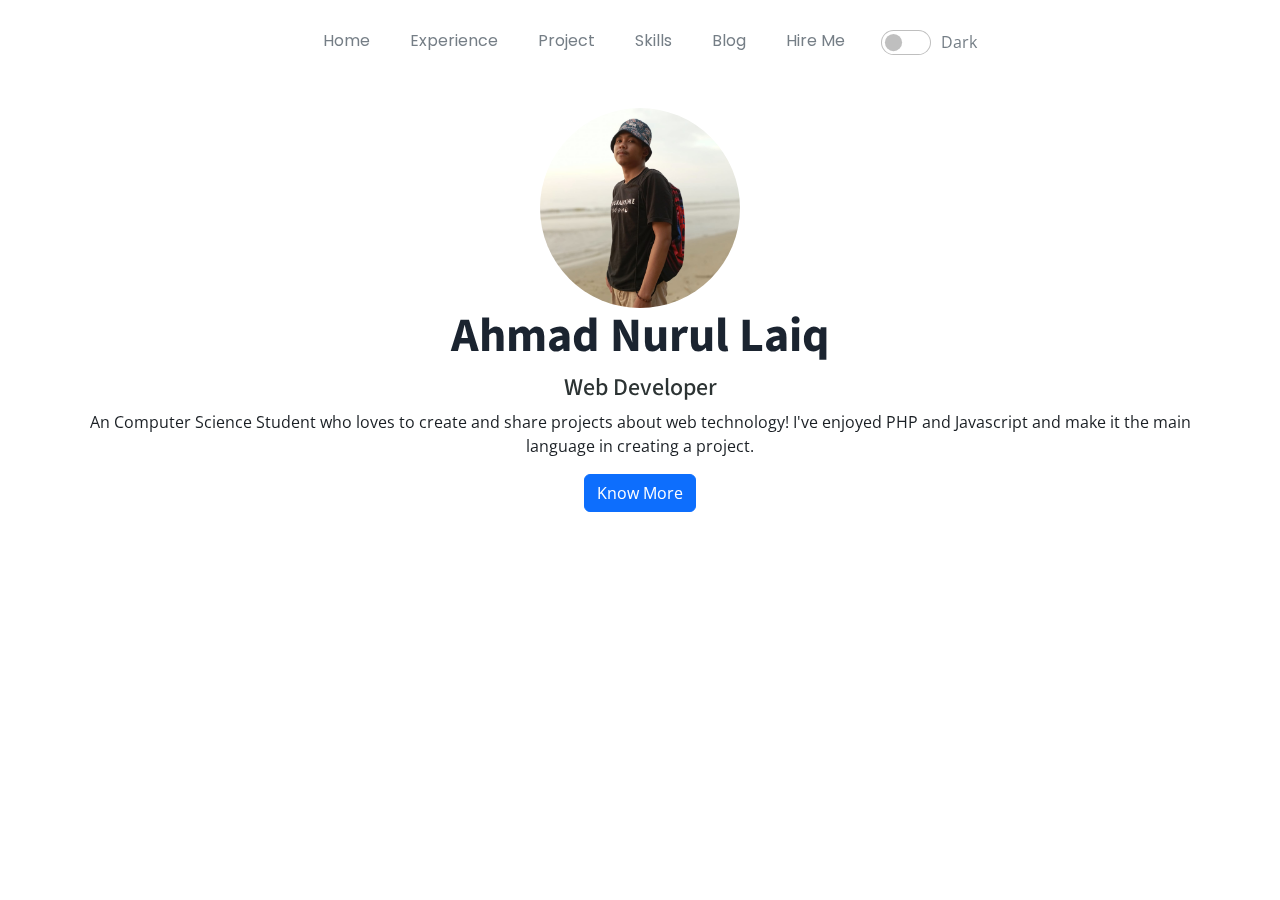
==== index.html @ 63dd5dc6 "add darkmode" ====
<!DOCTYPE html>
<html lang="en">

<head>
  <meta charset="utf-8">
  <meta content="width=device-width, initial-scale=1.0" name="viewport">

  <title>Ahmad Nurul Laiq</title>
  <meta content="" name="description">
  <meta content="" name="keywords">

  <!-- Favicons -->
  <!-- <link href="assets/img/favicon.png" rel="icon">
  <link href="assets/img/apple-touch-icon.png" rel="apple-touch-icon"> -->

  <!-- Google Fonts -->
  <link rel="preconnect" href="https://fonts.googleapis.com">
  <link rel="preconnect" href="https://fonts.gstatic.com" crossorigin>
  <link
    href="https://fonts.googleapis.com/css2?family=Open+Sans:ital,wght@0,300;0,400;0,500;0,600;0,700;1,300;1,400;1,500;1,600;1,700&family=Poppins:ital,wght@0,300;0,400;0,500;0,600;0,700;1,300;1,400;1,500;1,600;1,700&family=Source+Sans+Pro:ital,wght@0,300;0,400;0,600;0,700;1,300;1,400;1,600;1,700&display=swap"
    rel="stylesheet">

  <!-- Vendor CSS Files -->
  <link href="assets/vendor/bootstrap/css/bootstrap.min.css" rel="stylesheet">
  <link href="assets/vendor/bootstrap-icons/bootstrap-icons.css" rel="stylesheet">
  <link href="assets/vendor/aos/aos.css" rel="stylesheet">
  <link href="assets/vendor/glightbox/css/glightbox.min.css" rel="stylesheet">
  <link href="assets/vendor/swiper/swiper-bundle.min.css" rel="stylesheet">

  <!-- Variables CSS Files. Uncomment your preferred color scheme -->
  <link href="assets/css/variables.css" rel="stylesheet">
  <link href="assets/css/main.css" rel="stylesheet">
</head>

<body>

  <!-- ======= Header ======= -->
  <header id="header" class="header fixed-top" data-scrollto-offset="0">
    <div class="container-fluid d-flex align-items-center justify-content-center">
      <nav id="navbar" class="navbar">
        <ul>
          <li><a class="nav-link scrollto" href="/">Home</a></li>
          <li><a class="nav-link scrollto" href="/experience.html">Experience</a></li>
          <li><a class="nav-link scrollto" href="/projects.html">Project</a></li>
          <li><a class="nav-link scrollto" href="/skills.html">Skills</a></li>
          <li><a class="nav-link scrollto" href="#">Blog</a></li>
          <li><a class="nav-link scrollto" href="/contact.html">Hire Me</a></li>
          <li>
            <div class="form-check form-switch nav-link scrollto">
              <input type="checkbox" class="form-check-input" id="checkbox" onclick="setDarkMode()">
              <label class="custom-control-label mt-1" for="checkbox">Dark</label>
            </div>
          </li>
        </ul>
        <i class="bi bi-list mobile-nav-toggle d-none"></i>
      </nav><!-- .navbar -->
    </div>
  </header><!-- End Header -->

  <section id="hero-animated" class=" d-flex align-items-center mt-5">
    <div class="container d-flex flex-column justify-content-center align-items-center text-center position-relative"
      data-aos="zoom-out">
      <img src="assets/img/laiq.jpg" class="animated"
        style="border-radius: 50%; animation: up-down 2s ease-in-out infinite alternate-reverse both;" height="200px">
      <h1>Ahmad Nurul Laiq</h1>
      <h4>Web Developer</h4>
      <p>An Computer Science Student who loves to create and share projects about web technology! I've
        enjoyed PHP and Javascript and make it the main language in creating a project.</p>
      <div class="d-flex">
        <a href="/contact.html" class="btn btn-primary">Know More</a>
      </div>
    </div>
  </section>

  <div id="preloader"></div>

  <!-- Vendor JS Files -->
  <script src="assets/vendor/bootstrap/js/bootstrap.bundle.min.js"></script>
  <script src="assets/vendor/aos/aos.js"></script>
  <script src="assets/vendor/glightbox/js/glightbox.min.js"></script>
  <script src="assets/vendor/isotope-layout/isotope.pkgd.min.js"></script>
  <script src="assets/vendor/swiper/swiper-bundle.min.js"></script>
  <script src="assets/vendor/php-email-form/validate.js"></script>

  <!-- Template Main JS File -->
  <script src="assets/js/main.js"></script>

  <script>
    //save to localstorage
    if (localStorage.getItem('theme') == 'dark'){
      setDarkMode();

      if(document.getElementById('checkbox').checked){
        localStorage.setItem('checkbox', true)
      }
    }

    function setDarkMode(){
      let isDark = document.body.classList.toggle('darkmode');

      if (isDark) {
        setDarkMode.checked = true;
        localStorage.setItem('theme', 'dark');
        document.getElementById('checkbox').setAttribute('checked', 'checked');
      } else {
        setDarkMode.checked = true;
        localStorage.removeItem('theme', 'dark');
      }
    }
  </script>
</body>

</html>
---- assets/css/variables.css ----
:root {

  /* Fonts */
  --font-default: 'Open Sans', system-ui, -apple-system, "Segoe UI", Roboto, "Helvetica Neue", Arial, "Noto Sans", "Liberation Sans", sans-serif, "Apple Color Emoji", "Segoe UI Emoji", "Segoe UI Symbol", "Noto Color Emoji";
  --font-primary: 'Source Sans Pro', sans-serif;
  --font-secondary: 'Poppins', sans-serif;

  /* Colors */
  /* The *-rgb color names are simply the RGB converted value of the corresponding color for use in the rgba() function */

  /* Default text color */
  --color-default: #1a1f24;
  --color-default-rgb: 26, 31, 36;

  /* Defult links color */
  --color-links: #0ea2bd;
  --color-links-hover: #1ec3e0;

  /* Primay colors */
  --color-primary: #0ea2bd;
  --color-primary-light: #1ec3e0;
  --color-primary-dark: #0189a1;

  --color-primary-rgb: 14, 162, 189;
  --color-primary-light-rgb: 30, 195, 224;
  --color-primary-dark-rgb: 1, 137, 161;

  /* Secondary colors */
  --color-secondary: #485664;
  --color-secondary-light: #8f9fae;
  --color-secondary-dark: #3a4753;

  --color-secondary-rgb: 72, 86, 100;
  --color-secondary-light-rgb: 143, 159, 174;
  --color-secondary-dark-rgb: 58, 71, 83;

  /* General colors */
  --color-blue: #0d6efd;
  --color-blue-rgb: 13, 110, 253;

  --color-indigo: #6610f2;
  --color-indigo-rgb: 102, 16, 242;

  --color-purple: #6f42c1;
  --color-purple-rgb: 111, 66, 193;

  --color-pink: #f3268c;
  --color-pink-rgb: 243, 38, 140;

  --color-red: #df1529;
  --color-red-rgb: 223, 21, 4;

  --color-orange: #fd7e14;
  --color-orange-rgb: 253, 126, 20;

  --color-yellow: #ffc107;
  --color-yellow-rgb: 255, 193, 7;

  --color-green: #059652;
  --color-green-rgb: 5, 150, 82;

  --color-teal: #20c997;
  --color-teal-rgb: 32, 201, 151;

  --color-cyan: #0dcaf0;
  --color-cyan-rgb: 13, 202, 240;

  --color-white: #ffffff;
  --color-white-rgb: 255, 255, 255;

  --color-gray: #6c757d;
  --color-gray-rgb: 108, 117, 125;

  --color-black: #000000;
  --color-black-rgb: 0, 0, 0;
  
}

/*--------------------------------------------------------------
# 2. Override default Bootstrap variables
--------------------------------------------------------------*/
:root {

  --bs-blue: var(--color-blue);
  --bs-indigo: var(--color-indigo);
  --bs-purple: var(--color-purple);
  --bs-pink: var(--color-pink);
  --bs-red: var(--color-red);
  --bs-orange: var(--color-orange);
  --bs-yellow: var(--color-yellow);
  --bs-green: var(--color-green);
  --bs-teal: var(--color-teal);
  --bs-cyan: var(--color-cyan);
  --bs-white: var(--color-white);
  --bs-gray: var(--color-gray);
  --bs-gray-dark: #343a40;
  --bs-gray-100: #f8f9fa;
  --bs-gray-200: #e9ecef;
  --bs-gray-300: #dee2e6;
  --bs-gray-400: #ced4da;
  --bs-gray-500: #adb5bd;
  --bs-gray-600: #6c757d;
  --bs-gray-700: #495057;
  --bs-gray-800: #343a40;
  --bs-gray-900: #212529;
  --bs-primary: var(--color-blue);
  --bs-secondary: var(--color-blue);
  --bs-success: #198754;
  --bs-info: #0dcaf0;
  --bs-warning: #ffc107;
  --bs-danger: #dc3545;
  --bs-light: #f8f9fa;
  --bs-dark: #212529;
  --bs-primary-rgb: var(--color-primary-rgb);
  --bs-secondary-rgb: var(--color-secondary-rgb);
  --bs-success-rgb: 25, 135, 84;
  --bs-info-rgb: 13, 202, 240;
  --bs-warning-rgb: 255, 193, 7;
  --bs-danger-rgb: 220, 53, 69;
  --bs-light-rgb: 248, 249, 250;
  --bs-dark-rgb: 33, 37, 41;
  --bs-white-rgb: var(--color-white-rgb);
  --bs-black-rgb: var(--color-black-rgb);
  --bs-body-color-rgb: var(--color-default-rgb);
  --bs-body-bg-rgb: 255, 255, 255;
  --bs-font-sans-serif: var(--font-default);
  --bs-font-monospace: SFMono-Regular, Menlo, Monaco, Consolas, "Liberation Mono", "Courier New", monospace;
  --bs-gradient: linear-gradient(180deg, rgba(255, 255, 255, 0.15), rgba(255, 255, 255, 0));
  --bs-body-font-family: var(--font-default);
  --bs-body-font-size: 1rem;
  --bs-body-font-weight: 400;
  --bs-body-line-height: 1.5;
  --bs-body-color: var(--color-default);
  --bs-body-bg: #fff;

}

/*--------------------------------------------------------------
# 3. Set color and background class names
--------------------------------------------------------------*/
/* Fonts */
.font-default { font-family: var(--font-default) !important; }
.font-primary { font-family: var(--font-primary) !important;}
.font-secondary { font-family: var(--font-secondary) !important; }

/* Text Colors */
.color-default { color: var(--color-default) !important; }
.color-links { color: var(--color-links) !important; }
.color-links:hover { color: var(--color-links-hover) !important; }
.color-primary { color: var(--color-primary) !important; }
.color-primary-light { color: var(--color-primary-light) !important; }
.color-primary-dark { color: var(--color-primary-dark) !important; }
.color-secondary { color: var(--color-secondary) !important; }
.color-secondary-light { color: var(--color-secondary-light) !important; }
.color-secondary-dark { color: var(--color-secondary-dark) !important; }
.color-blue { color: var(--color-blue) !important; }
.color-indigo { color: var(--color-indigo) !important; }
.color-purple { color: var(--color-purple) !important; }
.color-pink { color: var(--color-pink) !important; }
.color-red { color: var(--color-red) !important; }
.color-orange { color: var(--color-orange) !important; }
.color-yellow { color: var(--color-yellow) !important; }
.color-green { color: var(--color-green) !important; }
.color-teal { color: var(--color-teal) !important; }
.color-cyan { color: var(--color-cyan) !important; }
.color-white { color: var(--color-white) !important; }
.color-gray { color: var(--color-gray) !important; }
.color-black { color: var(--color-black) !important; }

/* Background Colors */
.bg-default { background-color: var(--color-default) !important; }
.bg-primary { background-color: var(--color-primary) !important; }
.bg-primary-light { background-color: var(--color-primary-light) !important; }
.bg-primary-dark { background-color: var(--color-primary-dark) !important; }
.bg-secondary { background-color: var(--color-secondary) !important; }
.bg-secondary-light { background-color: var(--color-secondary-light) !important; }
.bg-secondary-dark { background-color: var(--color-secondary-dark) !important; }
.bg-blue { background-color: var(--color-blue) !important; }
.bg-indigo { background-color: var(--color-indigo) !important; }
.bg-purple { background-color: var(--color-purple) !important; }
.bg-pink { background-color: var(--color-pink) !important; }
.bg-red { background-color: var(--color-red) !important; }
.bg-orange { background-color: var(--color-orange) !important; }
.bg-yellow { background-color: var(--color-yellow) !important; }
.bg-green { background-color: var(--color-green) !important; }
.bg-teal { background-color: var(--color-teal) !important; }
.bg-cyan { background-color: var(--color-cyan) !important; }
.bg-white { background-color: var(--color-white) !important; }
.bg-gray { background-color: var(--color-gray) !important; }
.bg-black { background-color: var(--color-black) !important; }
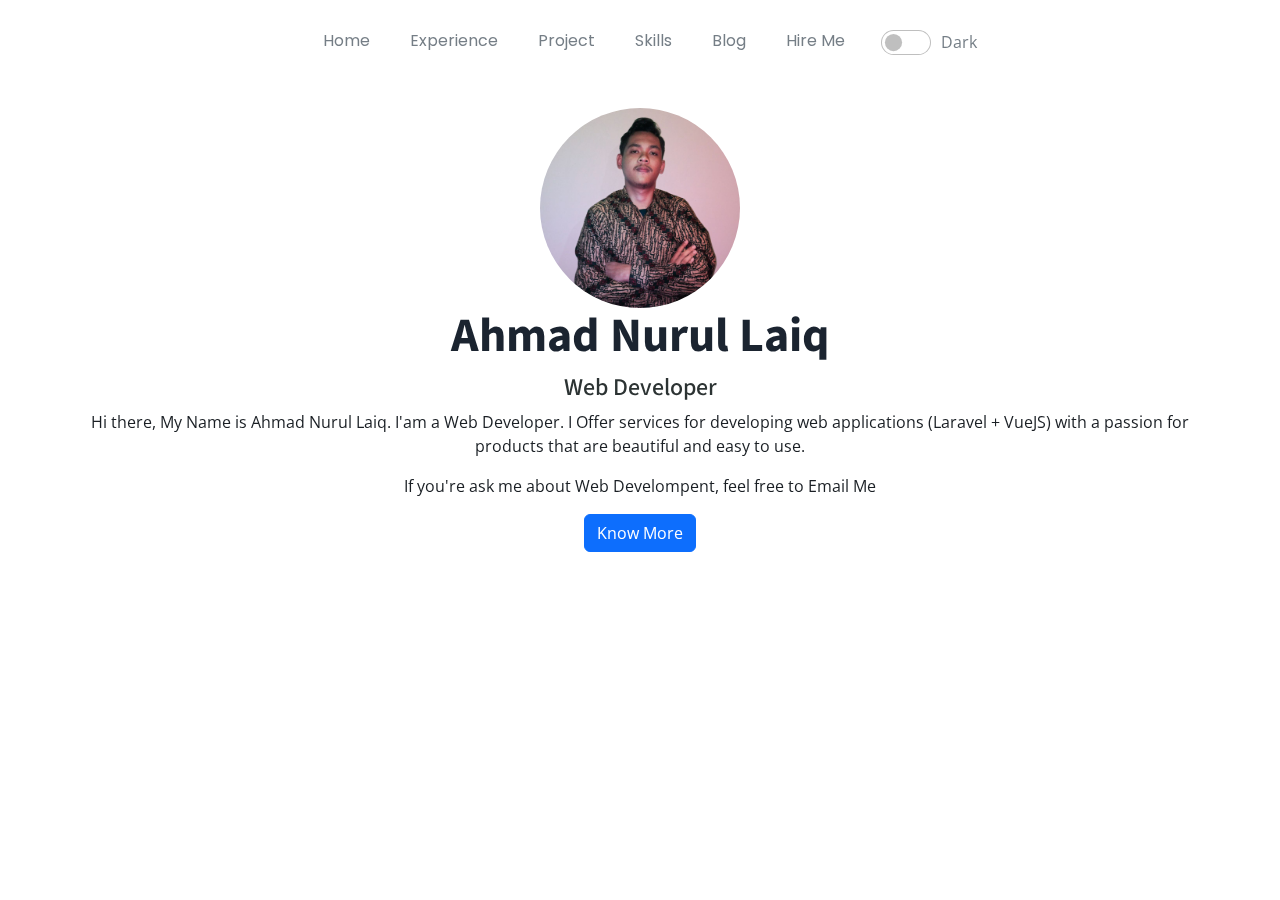
==== commit 5934fcc9: "update home" ====
--- a/index.html
+++ b/index.html
@@ -64,8 +64,8 @@
         style="border-radius: 50%; animation: up-down 2s ease-in-out infinite alternate-reverse both;" height="200px">
       <h1>Ahmad Nurul Laiq</h1>
       <h4>Web Developer</h4>
-      <p>An Computer Science Student who loves to create and share projects about web technology! I've
-        enjoyed PHP and Javascript and make it the main language in creating a project.</p>
+      <p>Hi there, My Name is Ahmad Nurul Laiq. I'am a Web Developer. I Offer services for developing web applications (Laravel + VueJS) with a passion for products that are beautiful and easy to use.</p>
+      <p>If you're ask me about Web Develompent, feel free to Email Me</p>
       <div class="d-flex">
         <a href="/contact.html" class="btn btn-primary">Know More</a>
       </div>
--- a/assets/css/main.css
+++ b/assets/css/main.css
@@ -603,6 +603,7 @@
 .hero-animated .animated {
   margin-bottom: 60px;
   animation: up-down 2s ease-in-out infinite alternate-reverse both;
+  -webkit-animation: up-down 2s ease-in-out infinite alternate-reverse both;
 }
 
 @media (min-width: 992px) {
@@ -620,6 +621,12 @@
 @media (max-width: 575px) {
   .hero-animated .animated {
     max-width: 80%;
+  }
+
+  h1 {
+    font-size: 36px;
+    font-weight: 700;
+    color: #1B2430;
   }
 }
 
@@ -633,6 +640,10 @@
   color: var(--color-white);
   background: var(--color-primary);
   font-family: var(--font-secondary);
+  -webkit-border-radius: 4px;
+  -moz-border-radius: 4px;
+  -ms-border-radius: 4px;
+  -o-border-radius: 4px;
 }
 
 .hero-animated .btn-get-started:hover {
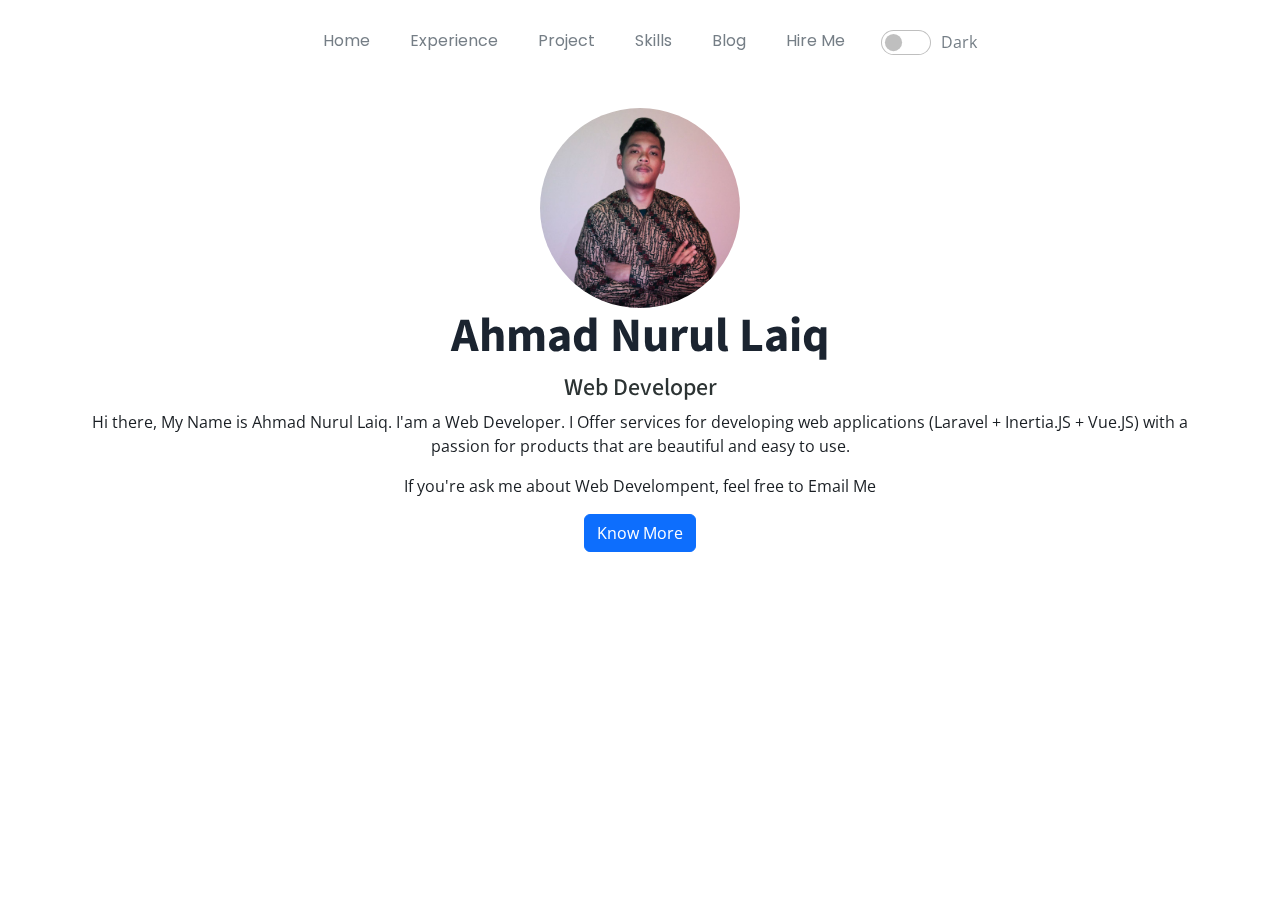
==== commit 4943681a: "add skills" ====
--- a/index.html
+++ b/index.html
@@ -64,7 +64,7 @@
         style="border-radius: 50%; animation: up-down 2s ease-in-out infinite alternate-reverse both;" height="200px">
       <h1>Ahmad Nurul Laiq</h1>
       <h4>Web Developer</h4>
-      <p>Hi there, My Name is Ahmad Nurul Laiq. I'am a Web Developer. I Offer services for developing web applications (Laravel + VueJS) with a passion for products that are beautiful and easy to use.</p>
+      <p>Hi there, My Name is Ahmad Nurul Laiq. I'am a Web Developer. I Offer services for developing web applications (Laravel + Inertia.JS + Vue.JS) with a passion for products that are beautiful and easy to use.</p>
       <p>If you're ask me about Web Develompent, feel free to Email Me</p>
       <div class="d-flex">
         <a href="/contact.html" class="btn btn-primary">Know More</a>
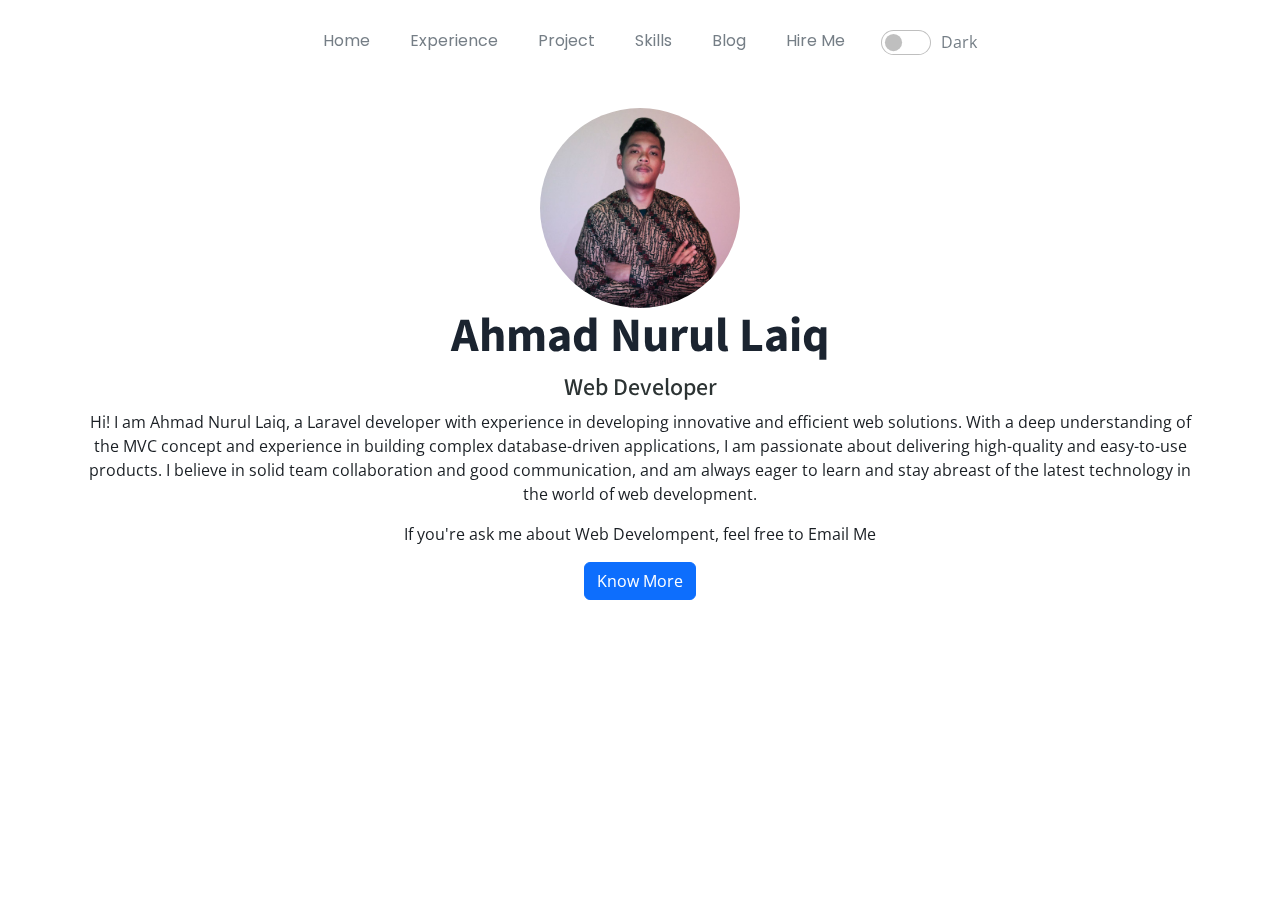
==== commit f3ce7bb5: "fix bug" ====
--- a/index.html
+++ b/index.html
@@ -64,7 +64,7 @@
         style="border-radius: 50%; animation: up-down 2s ease-in-out infinite alternate-reverse both;" height="200px">
       <h1>Ahmad Nurul Laiq</h1>
       <h4>Web Developer</h4>
-      <p>Hi there, My Name is Ahmad Nurul Laiq. I'am a Web Developer. I Offer services for developing web applications (Laravel + Inertia.JS + Vue.JS) with a passion for products that are beautiful and easy to use.</p>
+      <p>Hi! I am Ahmad Nurul Laiq, a Laravel developer with experience in developing innovative and efficient web solutions. With a deep understanding of the MVC concept and experience in building complex database-driven applications, I am passionate about delivering high-quality and easy-to-use products. I believe in solid team collaboration and good communication, and am always eager to learn and stay abreast of the latest technology in the world of web development.</p>
       <p>If you're ask me about Web Develompent, feel free to Email Me</p>
       <div class="d-flex">
         <a href="/contact.html" class="btn btn-primary">Know More</a>
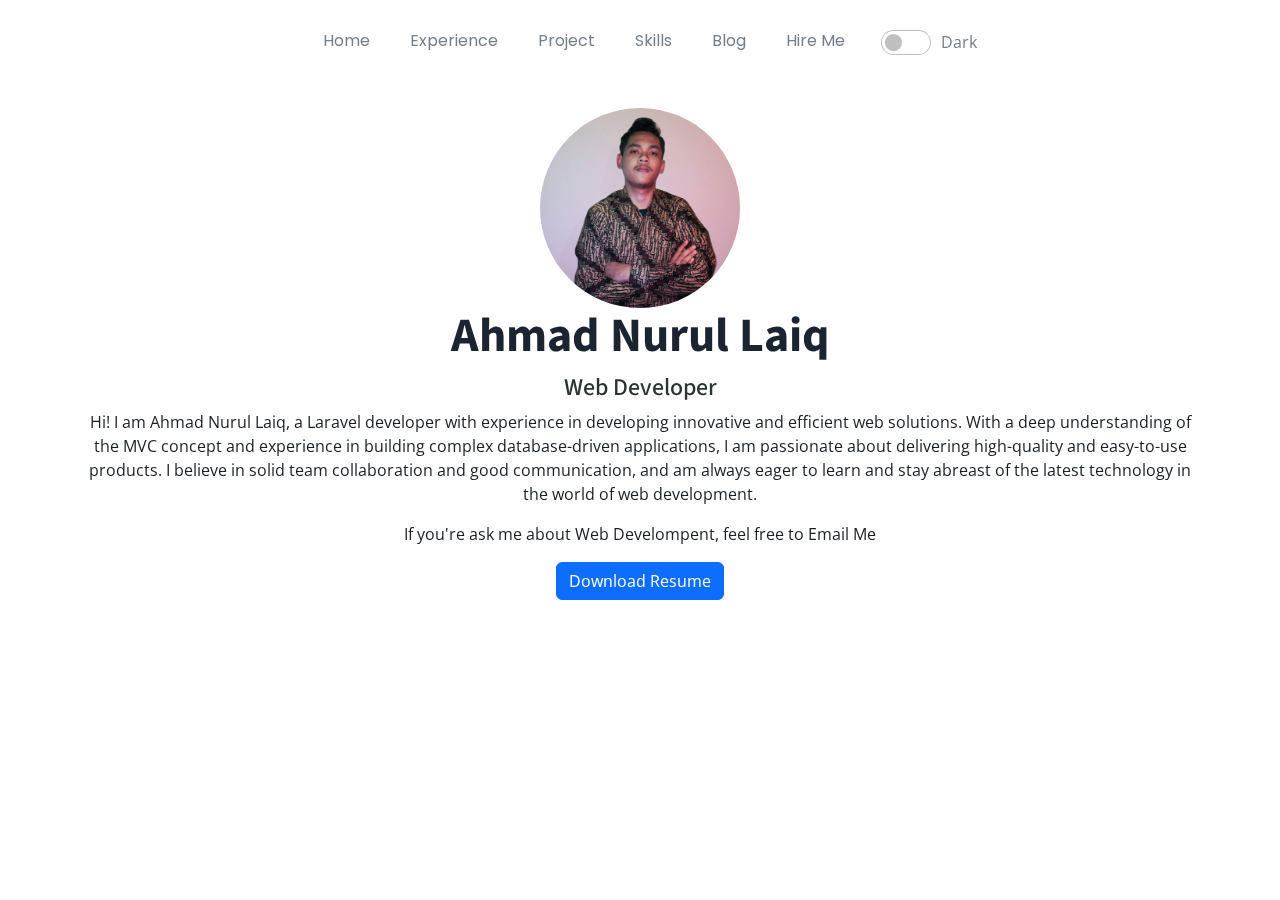
==== commit 7a2d20c8: "dowonload cv" ====
--- a/index.html
+++ b/index.html
@@ -2,72 +2,90 @@
 <html lang="en">
 
 <head>
-  <meta charset="utf-8">
-  <meta content="width=device-width, initial-scale=1.0" name="viewport">
+  <meta charset="utf-8" />
+  <meta content="width=device-width, initial-scale=1.0" name="viewport" />
 
   <title>Ahmad Nurul Laiq</title>
-  <meta content="" name="description">
-  <meta content="" name="keywords">
+  <meta content="" name="description" />
+  <meta content="" name="keywords" />
 
   <!-- Favicons -->
   <!-- <link href="assets/img/favicon.png" rel="icon">
   <link href="assets/img/apple-touch-icon.png" rel="apple-touch-icon"> -->
 
   <!-- Google Fonts -->
-  <link rel="preconnect" href="https://fonts.googleapis.com">
-  <link rel="preconnect" href="https://fonts.gstatic.com" crossorigin>
+  <link rel="preconnect" href="https://fonts.googleapis.com" />
+  <link rel="preconnect" href="https://fonts.gstatic.com" crossorigin />
   <link
     href="https://fonts.googleapis.com/css2?family=Open+Sans:ital,wght@0,300;0,400;0,500;0,600;0,700;1,300;1,400;1,500;1,600;1,700&family=Poppins:ital,wght@0,300;0,400;0,500;0,600;0,700;1,300;1,400;1,500;1,600;1,700&family=Source+Sans+Pro:ital,wght@0,300;0,400;0,600;0,700;1,300;1,400;1,600;1,700&display=swap"
-    rel="stylesheet">
+    rel="stylesheet" />
 
   <!-- Vendor CSS Files -->
-  <link href="assets/vendor/bootstrap/css/bootstrap.min.css" rel="stylesheet">
-  <link href="assets/vendor/bootstrap-icons/bootstrap-icons.css" rel="stylesheet">
-  <link href="assets/vendor/aos/aos.css" rel="stylesheet">
-  <link href="assets/vendor/glightbox/css/glightbox.min.css" rel="stylesheet">
-  <link href="assets/vendor/swiper/swiper-bundle.min.css" rel="stylesheet">
+  <link href="assets/vendor/bootstrap/css/bootstrap.min.css" rel="stylesheet" />
+  <link href="assets/vendor/bootstrap-icons/bootstrap-icons.css" rel="stylesheet" />
+  <link href="assets/vendor/aos/aos.css" rel="stylesheet" />
+  <link href="assets/vendor/glightbox/css/glightbox.min.css" rel="stylesheet" />
+  <link href="assets/vendor/swiper/swiper-bundle.min.css" rel="stylesheet" />
 
   <!-- Variables CSS Files. Uncomment your preferred color scheme -->
-  <link href="assets/css/variables.css" rel="stylesheet">
-  <link href="assets/css/main.css" rel="stylesheet">
+  <link href="assets/css/variables.css" rel="stylesheet" />
+  <link href="assets/css/main.css" rel="stylesheet" />
 </head>
 
 <body>
-
   <!-- ======= Header ======= -->
   <header id="header" class="header fixed-top" data-scrollto-offset="0">
     <div class="container-fluid d-flex align-items-center justify-content-center">
       <nav id="navbar" class="navbar">
         <ul>
           <li><a class="nav-link scrollto" href="/">Home</a></li>
-          <li><a class="nav-link scrollto" href="/experience.html">Experience</a></li>
-          <li><a class="nav-link scrollto" href="/projects.html">Project</a></li>
+          <li>
+            <a class="nav-link scrollto" href="/experience.html">Experience</a>
+          </li>
+          <li>
+            <a class="nav-link scrollto" href="/projects.html">Project</a>
+          </li>
           <li><a class="nav-link scrollto" href="/skills.html">Skills</a></li>
           <li><a class="nav-link scrollto" href="#">Blog</a></li>
-          <li><a class="nav-link scrollto" href="/contact.html">Hire Me</a></li>
+          <li>
+            <a class="nav-link scrollto" href="/contact.html">Hire Me</a>
+          </li>
           <li>
             <div class="form-check form-switch nav-link scrollto">
-              <input type="checkbox" class="form-check-input" id="checkbox" onclick="setDarkMode()">
+              <input type="checkbox" class="form-check-input" id="checkbox" onclick="setDarkMode()" />
               <label class="custom-control-label mt-1" for="checkbox">Dark</label>
             </div>
           </li>
         </ul>
         <i class="bi bi-list mobile-nav-toggle d-none"></i>
-      </nav><!-- .navbar -->
+      </nav>
+      <!-- .navbar -->
     </div>
-  </header><!-- End Header -->
+  </header>
+  <!-- End Header -->
 
-  <section id="hero-animated" class=" d-flex align-items-center mt-5">
+  <section id="hero-animated" class="d-flex align-items-center mt-5">
     <div class="container d-flex flex-column justify-content-center align-items-center text-center position-relative"
       data-aos="zoom-out">
-      <img src="assets/img/laiq.jpg" class="animated"
-        style="border-radius: 50%; animation: up-down 2s ease-in-out infinite alternate-reverse both;" height="200px">
+      <img src="assets/img/laiq.jpg" class="animated" style="
+            border-radius: 50%;
+            animation: up-down 2s ease-in-out infinite alternate-reverse both;
+          " height="200px" />
       <h1>Ahmad Nurul Laiq</h1>
       <h4>Web Developer</h4>
-      <p>Hi! I am Ahmad Nurul Laiq, a Laravel developer with experience in developing innovative and efficient web solutions. With a deep understanding of the MVC concept and experience in building complex database-driven applications, I am passionate about delivering high-quality and easy-to-use products. I believe in solid team collaboration and good communication, and am always eager to learn and stay abreast of the latest technology in the world of web development.</p>
+      <p>
+        Hi! I am Ahmad Nurul Laiq, a Laravel developer with experience in
+        developing innovative and efficient web solutions. With a deep
+        understanding of the MVC concept and experience in building complex
+        database-driven applications, I am passionate about delivering
+        high-quality and easy-to-use products. I believe in solid team
+        collaboration and good communication, and am always eager to learn and
+        stay abreast of the latest technology in the world of web development.
+      </p>
       <p>If you're ask me about Web Develompent, feel free to Email Me</p>
       <div class="d-flex">
-        <a href="/contact.html" class="btn btn-primary">Know More</a>
+        <a href="https://doc-04-14-docs.googleusercontent.com/docs/securesc/o04icn75efflj9pklao6mm0ko9j9si3r/npnbd381821gig4pfhcu860ttf8g7gjf/1698134325000/17637844212537081171/17637844212537081171/148C0kiiOZQ4bkdJw3ZZBCJTl1VixyY8B?e=download&ax=[base64]..."
+          class="btn btn-primary">Download Resume</a>
       </div>
     </div>
   </section>
@@ -87,24 +105,26 @@
 
   <script>
     //save to localstorage
-    if (localStorage.getItem('theme') == 'dark'){
+    if (localStorage.getItem("theme") == "dark") {
       setDarkMode();
 
-      if(document.getElementById('checkbox').checked){
-        localStorage.setItem('checkbox', true)
+      if (document.getElementById("checkbox").checked) {
+        localStorage.setItem("checkbox", true);
       }
     }
 
-    function setDarkMode(){
-      let isDark = document.body.classList.toggle('darkmode');
+    function setDarkMode() {
+      let isDark = document.body.classList.toggle("darkmode");
 
       if (isDark) {
         setDarkMode.checked = true;
-        localStorage.setItem('theme', 'dark');
-        document.getElementById('checkbox').setAttribute('checked', 'checked');
+        localStorage.setItem("theme", "dark");
+        document
+          .getElementById("checkbox")
+          .setAttribute("checked", "checked");
       } else {
         setDarkMode.checked = true;
-        localStorage.removeItem('theme', 'dark');
+        localStorage.removeItem("theme", "dark");
       }
     }
   </script>
